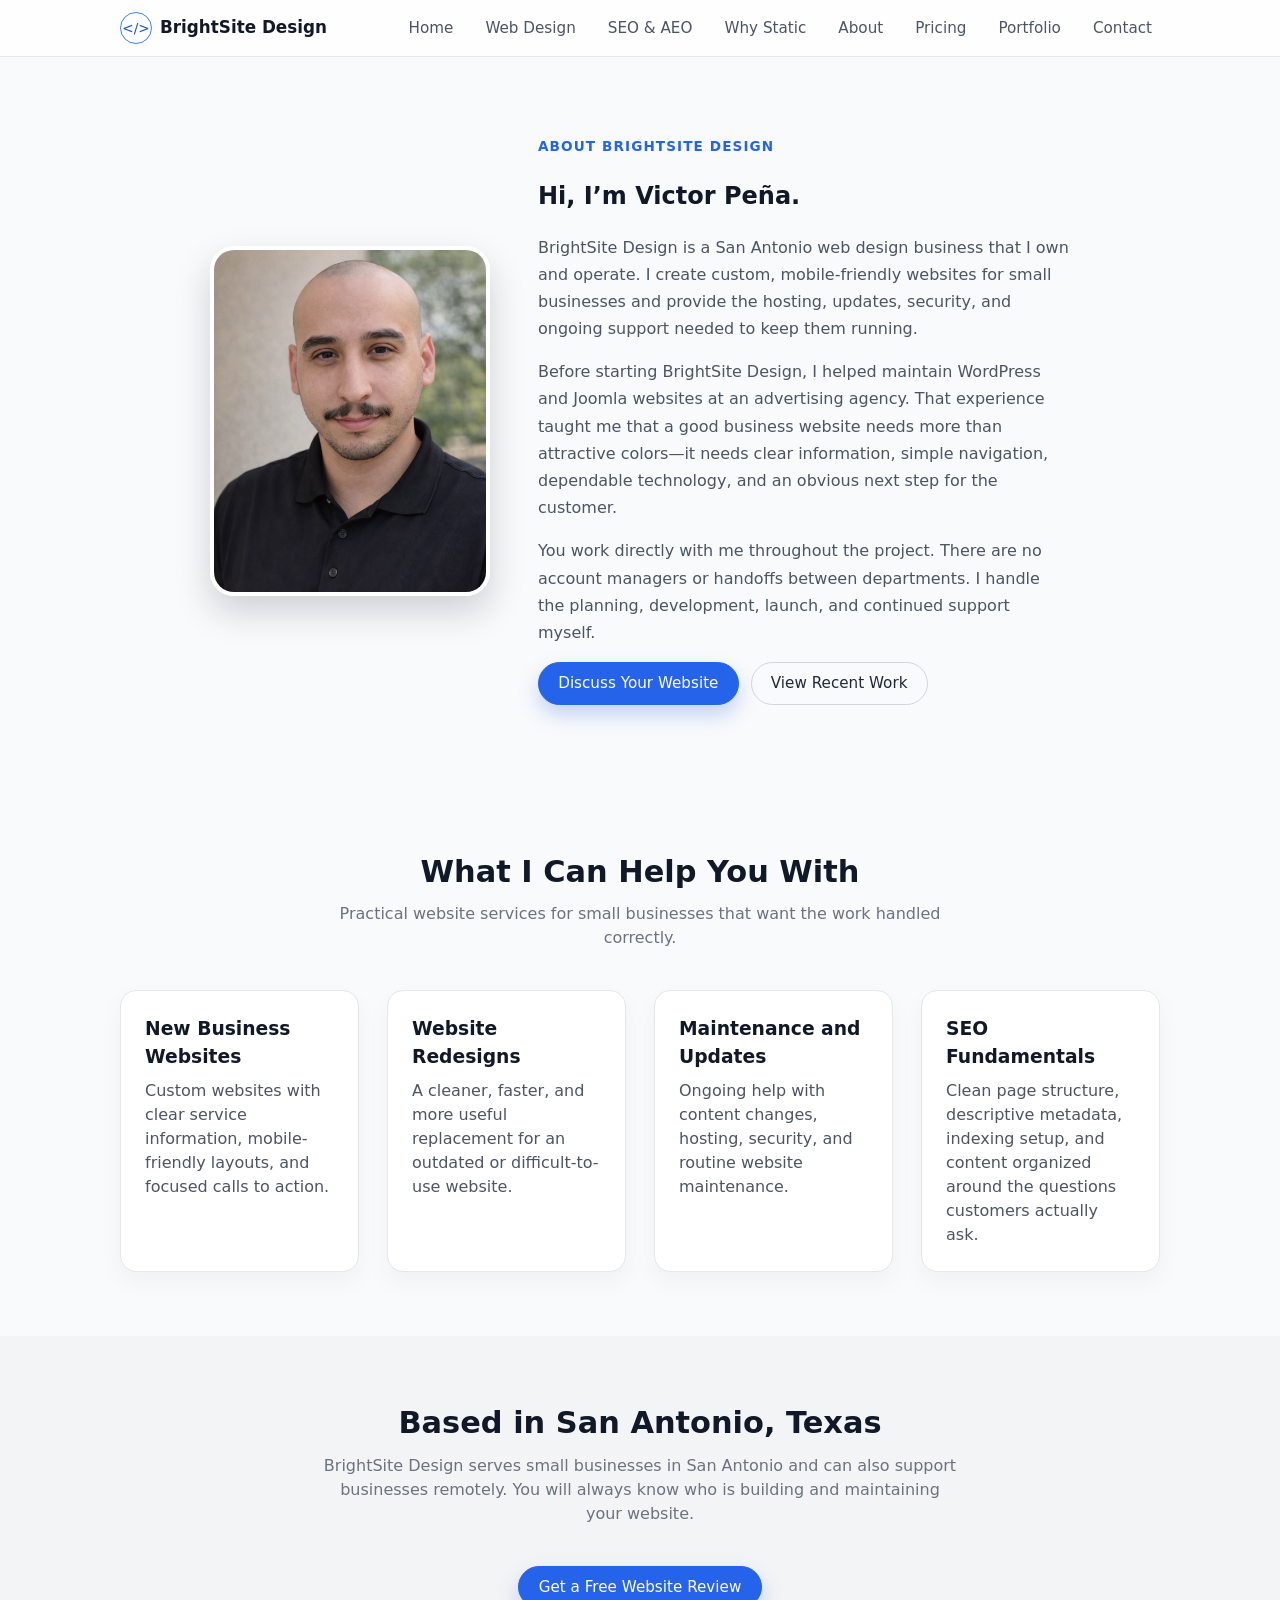
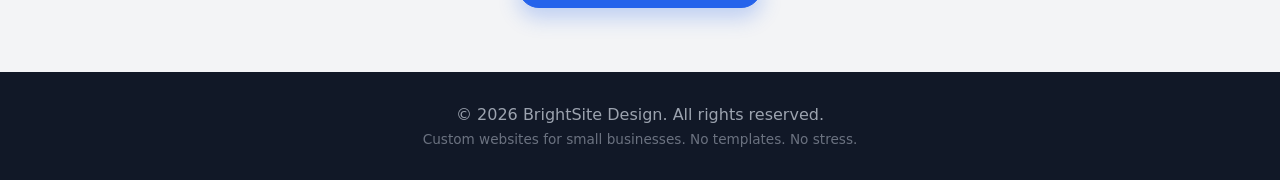
==== about.html @ 23065f97 "updated navbar" ====
<!doctype html>
<html lang="en">
<head>
  <meta charset="utf-8">
  <meta name="viewport" content="width=device-width, initial-scale=1">

  <title>About Victor Peña | BrightSite Design</title>

  <meta
    name="description"
    content="Meet Victor Peña, the San Antonio web developer behind BrightSite Design. Learn about his approach to custom websites, direct support, and ongoing maintenance."
  >

  <link rel="canonical" href="https://brightsite.design/about">
  <link rel="icon" href="/webBiz.svg" type="image/svg+xml">

  <meta property="og:type" content="website">
  <meta property="og:site_name" content="BrightSite Design">
  <meta property="og:title" content="About Victor Peña | BrightSite Design">
  <meta
    property="og:description"
    content="Meet the San Antonio web developer behind BrightSite Design and learn how Victor builds and supports custom websites for small businesses."
  >
  <meta property="og:url" content="https://brightsite.design/about">
  <meta
    property="og:image"
    content="https://brightsite.design/images/brightsite-design-og.jpg"
  >
  <meta property="og:image:width" content="1200">
  <meta property="og:image:height" content="630">
  <meta
    property="og:image:alt"
    content="BrightSite Design — small business website design in San Antonio"
  >

  <meta name="twitter:card" content="summary_large_image">
  <meta name="twitter:title" content="About Victor Peña | BrightSite Design">
  <meta
    name="twitter:description"
    content="Meet Victor Peña, the San Antonio web developer behind BrightSite Design."
  >
  <meta
    name="twitter:image"
    content="https://brightsite.design/images/brightsite-design-og.jpg"
  >
  <meta
    name="twitter:image:alt"
    content="BrightSite Design — small business website design in San Antonio"
  >

  <script type="application/ld+json">
  {
    "@context": "https://schema.org",
    "@graph": [
      {
        "@type": "AboutPage",
        "@id": "https://brightsite.design/about#webpage",
        "url": "https://brightsite.design/about",
        "name": "About Victor Peña | BrightSite Design",
        "description": "Meet Victor Peña, the San Antonio web developer and owner behind BrightSite Design.",
        "isPartOf": {
          "@id": "https://brightsite.design/#website"
        },
        "about": {
          "@id": "https://brightsite.design/about#victor-pena"
        },
        "mainEntity": {
          "@id": "https://brightsite.design/about#victor-pena"
        },
        "inLanguage": "en-US"
      },
      {
        "@type": "Person",
        "@id": "https://brightsite.design/about#victor-pena",
        "name": "Victor Peña",
        "jobTitle": "Owner and Web Developer",
        "url": "https://brightsite.design/about",
        "image": "https://brightsite.design/images/victor-pena-headshot.png",
        "worksFor": {
          "@id": "https://brightsite.design/#organization"
        },
        "homeLocation": {
          "@type": "City",
          "name": "San Antonio"
        },
        "knowsAbout": [
          "Small business website design",
          "HTML",
          "CSS",
          "JavaScript",
          "WordPress",
          "Website maintenance",
          "Search engine optimization"
        ],
        "sameAs": [
          "https://github.com/victorpena210",
          "https://victorpena210.github.io/"
        ]
      }
    ]
  }
  </script>

  <link rel="stylesheet" href="css/styles.css">
</head>

<body>
  <header class="site-header">
    <div class="container header-inner">
      <a class="logo" href="/" aria-label="BrightSite Design homepage">
        <span class="logo-mark">&lt;/&gt;</span>
        <span class="logo-text">BrightSite Design</span>
      </a>

      <nav class="nav">
        <button class="nav-toggle" aria-label="Toggle navigation">
          ☰
        </button>
        <ul class="nav-links">
          <li><a href="#hero">Home</a></li>
          <li><a href="/web-design-san-antonio">Web Design</a></li>
          <li><a href="/seo-aeo-keyword-research">SEO &amp; AEO</a></li>
          <li><a href="/wordpress-vs-static-websites">Why Static</a></li>
          <li><a href="/about">About</a></li>
          <li><a href="#pricing">Pricing</a></li>
          <li><a href="#portfolio">Portfolio</a></li>
          <li><a href="#contact">Contact</a></li>
        </ul>
      </nav>
    </div>
    </div>
  </header>

  <main>
    <section class="section about-section">
      <div class="container about-inner">
        <div class="about-photo-wrapper">
          <img
            src="images/victor-pena-headshot.png"
            alt="Victor Peña, owner and web developer at BrightSite Design"
            class="about-photo"
            width="1024"
            height="1536"
          >
        </div>

        <div class="about-content">
          <p class="about-label">About BrightSite Design</p>
          <h1>Hi, I’m Victor Peña.</h1>

          <p>
            BrightSite Design is a San Antonio web design business that I own
            and operate. I create custom, mobile-friendly websites for small
            businesses and provide the hosting, updates, security, and ongoing
            support needed to keep them running.
          </p>

          <p>
            Before starting BrightSite Design, I helped maintain WordPress and
            Joomla websites at an advertising agency. That experience taught me
            that a good business website needs more than attractive colors—it
            needs clear information, simple navigation, dependable technology,
            and an obvious next step for the customer.
          </p>

          <p>
            You work directly with me throughout the project. There are no
            account managers or handoffs between departments. I handle the
            planning, development, launch, and continued support myself.
          </p>

          <div class="hero-actions">
            <a href="/#contact" class="btn btn-primary">
              Discuss Your Website
            </a>
            <a href="/#portfolio" class="btn btn-outline">
              View Recent Work
            </a>
          </div>
        </div>
      </div>
    </section>

    <section class="section">
      <div class="container">
        <h2 class="section-title">What I Can Help You With</h2>
        <p class="section-subtitle">
          Practical website services for small businesses that want the work handled correctly.
        </p>

        <div class="grid services-grid">
          <article class="card">
            <h3>New Business Websites</h3>
            <p>
              Custom websites with clear service information, mobile-friendly
              layouts, and focused calls to action.
            </p>
          </article>

          <article class="card">
            <h3>Website Redesigns</h3>
            <p>
              A cleaner, faster, and more useful replacement for an outdated or
              difficult-to-use website.
            </p>
          </article>

          <article class="card">
            <h3>Maintenance and Updates</h3>
            <p>
              Ongoing help with content changes, hosting, security, and routine
              website maintenance.
            </p>
          </article>

          <article class="card">
            <h3>SEO Fundamentals</h3>
            <p>
              Clean page structure, descriptive metadata, indexing setup, and
              content organized around the questions customers actually ask.
            </p>
          </article>
        </div>
      </div>
    </section>

    <section class="section section-muted">
      <div class="container">
        <h2 class="section-title">Based in San Antonio, Texas</h2>
        <p class="section-subtitle">
          BrightSite Design serves small businesses in San Antonio and can also
          support businesses remotely. You will always know who is building and
          maintaining your website.
        </p>

        <div style="text-align: center;">
          <a href="/#contact" class="btn btn-primary">
            Get a Free Website Review
          </a>
        </div>
      </div>
    </section>
  </main>

  <footer class="site-footer">
    <div class="container footer-inner">
      <p>© <span id="year">2026</span> BrightSite Design. All rights reserved.</p>
      <p class="small">
        Custom websites for small businesses. No templates. No stress.
      </p>
    </div>
  </footer>

  <script>
    const navToggle = document.querySelector(".nav-toggle");
    const navLinks = document.querySelector(".nav-links");

    if (navToggle && navLinks) {
      navToggle.addEventListener("click", () => {
        const isOpen = navLinks.classList.toggle("show");
        navToggle.setAttribute("aria-expanded", String(isOpen));
      });

      navLinks.addEventListener("click", (event) => {
        if (event.target.tagName.toLowerCase() === "a") {
          navLinks.classList.remove("show");
          navToggle.setAttribute("aria-expanded", "false");
        }
      });
    }

    const year = document.getElementById("year");
    if (year) {
      year.textContent = new Date().getFullYear();
    }
  </script>
</body>
</html>
---- css/styles.css ----
/* Reset-ish */
*,
*::before,
*::after {
  box-sizing: border-box;
}

body {
  margin: 0;
  font-family: system-ui, -apple-system, BlinkMacSystemFont, "Segoe UI",
    sans-serif;
  color: #111827;
  background-color: #f9fafb;
  line-height: 1.5;
}

img {
  max-width: 100%;
  height: auto;
  display: block;
}

a {
  color: inherit;
  text-decoration: none;
}

/* Layout helpers */

.container {
  width: 100%;
  max-width: 1080px;
  margin: 0 auto;
  padding: 0 1.25rem;
}

.section {
  padding: 4rem 0;
}

.section-muted {
  background-color: #f3f4f6;
}

.section-title {
  font-size: 1.9rem;
  text-align: center;
  margin: 0 0 0.5rem;
}

.section-subtitle {
  text-align: center;
  color: #6b7280;
  margin: 0 0 2.5rem;
  max-width: 640px;
  margin-left: auto;
  margin-right: auto;
}

.grid {
  display: grid;
  gap: 1.75rem;
}

/* Header / Nav */

.site-header {
  position: sticky;
  top: 0;
  z-index: 20;
  background-color: #ffffffcc;
  backdrop-filter: blur(8px);
  border-bottom: 1px solid #e5e7eb;
}

.header-inner {
  display: flex;
  align-items: center;
  justify-content: space-between;
  padding: 0.75rem 1.25rem;
}

.logo {
  display: flex;
  align-items: center;
  gap: 0.5rem;
}

.logo-mark {
  display: inline-flex;
  align-items: center;
  justify-content: center;
  width: 32px;
  height: 32px;
  border-radius: 999px;
  border: 1px solid #3b82f6;
  font-size: 0.85rem;
  color: #1d4ed8;
}

.logo-text {
  font-weight: 600;
  font-size: 1.05rem;
}

.nav {
  position: relative;
}

.nav-links {
  list-style: none;
  display: flex;
  align-items: center;
  gap: 1rem;
  margin: 0;
  padding: 0;
}

.nav-links a {
  font-size: 0.95rem;
  color: #4b5563;
  padding: 0.25rem 0.5rem;
  border-radius: 999px;
  transition: background-color 0.15s ease, color 0.15s ease;
}

.nav-links a:hover {
  background-color: #e5e7eb;
  color: #111827;
}

.nav-toggle {
  display: none;
  background: none;
  border: none;
  font-size: 1.4rem;
  cursor: pointer;
}

/* Hero */

.hero {
  padding: 4.5rem 0 4rem;
}

.hero-inner {
  display: grid;
  gap: 2.5rem;
  align-items: center;
}

.hero-text h1 {
  font-size: clamp(2.1rem, 4vw, 2.6rem);
  margin: 0 0 0.75rem;
}

.hero-text p {
  margin: 0 0 1.5rem;
  color: #4b5563;
  max-width: 540px;
}

.hero-actions {
  display: flex;
  flex-wrap: wrap;
  gap: 0.75rem;
  margin-bottom: 1rem;
}

.hero-badges {
  display: flex;
  flex-wrap: wrap;
  gap: 0.5rem;
  font-size: 0.85rem;
  color: #4b5563;
}

.hero-badges span {
  background-color: #e5f0ff;
  color: #1d4ed8;
  padding: 0.25rem 0.6rem;
  border-radius: 999px;
}

/* Hero Card */

.hero-card {
  background-color: #ffffff;
  border-radius: 1.25rem;
  border: 1px solid #e5e7eb;
  padding: 1.5rem 1.75rem;
  box-shadow: 0 16px 30px rgba(15, 23, 42, 0.08);
  max-width: 340px;
  margin-left: auto;
}

.hero-card-header h2 {
  margin: 0 0 0.25rem;
  font-size: 1.25rem;
}

.hero-card-header p {
  margin: 0;
  color: #6b7280;
  font-size: 0.9rem;
}

.hero-card-price {
  display: flex;
  align-items: baseline;
  gap: 0.4rem;
  margin: 1rem 0;
}

.price {
  font-size: 1.9rem;
  font-weight: 700;
  color: #1d4ed8;
}

.price-term {
  color: #6b7280;
  font-size: 0.95rem;
}

.hero-card-list {
  list-style: none;
  padding: 0;
  margin: 0 0 1.25rem;
  font-size: 0.9rem;
  color: #4b5563;
}

.hero-card-list li {
  position: relative;
  padding-left: 1.2rem;
  margin-bottom: 0.4rem;
}

.hero-card-list li::before {
  content: "•";
  position: absolute;
  left: 0;
  top: 0;
  color: #10b981;
}

/* Cards */

.card {
  background-color: #ffffff;
  border-radius: 1rem;
  padding: 1.5rem;
  border: 1px solid #e5e7eb;
  box-shadow: 0 10px 25px rgba(15, 23, 42, 0.04);
}

.card h3 {
  margin-top: 0;
  margin-bottom: 0.5rem;
}

.card p {
  margin: 0;
  color: #4b5563;
}

.card-highlight {
  border-color: #1d4ed8;
}

/* Services */

.services-grid {
  grid-template-columns: repeat(auto-fit, minmax(220px, 1fr));
}

/* Pricing */

.pricing-grid {
  grid-template-columns: repeat(auto-fit, minmax(260px, 1fr));
}

.pricing-tagline {
  font-size: 0.9rem;
  color: #6b7280;
  margin-bottom: 0.75rem;
}

.pricing-amount {
  margin-bottom: 0.75rem;
}

.pricing-list {
  list-style: none;
  padding: 0;
  margin: 0 0 1.25rem;
  font-size: 0.9rem;
  color: #4b5563;
}

.pricing-list li {
  margin-bottom: 0.35rem;
}

/* Portfolio */

.portfolio-grid {
  grid-template-columns: repeat(auto-fit, minmax(220px, 1fr));
}

.portfolio-item h3 {
  margin: 0.75rem 0 0.35rem;
}

.portfolio-item p {
  margin: 0;
  color: #4b5563;
}

.portfolio-thumb {
  border-radius: 0.75rem;
  border: 1px dashed #d1d5db;
  padding: 2.5rem 1rem;
  text-align: center;
  font-size: 0.95rem;
  color: #6b7280;
}

/* Contact */

.contact-grid {
  grid-template-columns: minmax(0, 1.1fr) minmax(0, 1.3fr);
  align-items: flex-start;
}

.contact-form {
  padding: 1.5rem 1.5rem 1.75rem;
}

.form-group {
  margin-bottom: 0.9rem;
}

label {
  display: block;
  font-size: 0.9rem;
  margin-bottom: 0.2rem;
  color: #111827;
}

input,
textarea {
  width: 100%;
  border-radius: 0.5rem;
  border: 1px solid #d1d5db;
  padding: 0.5rem 0.6rem;
  font: inherit;
  outline: none;
  transition: border-color 0.15s ease, box-shadow 0.15s ease;
}

input:focus,
textarea:focus {
  border-color: #2563eb;
  box-shadow: 0 0 0 1px #bfdbfe;
}

textarea {
  resize: vertical;
}

.form-status {
  margin-top: 0.6rem;
  font-size: 0.85rem;
  color: #10b981;
}

.form-status.error {
  color: #dc2626;
}

.small {
  font-size: 0.85rem;
  color: #6b7280;
}

/* Buttons */

.btn {
  display: inline-flex;
  align-items: center;
  justify-content: center;
  padding: 0.55rem 1.2rem;
  border-radius: 999px;
  border: 1px solid transparent;
  font-size: 0.95rem;
  font-weight: 500;
  cursor: pointer;
  transition: background-color 0.15s ease, color 0.15s ease,
    border-color 0.15s ease, box-shadow 0.15s ease;
}

.btn-primary {
  background-color: #2563eb;
  color: #ffffff;
  border-color: #2563eb;
  box-shadow: 0 10px 20px rgba(37, 99, 235, 0.25);
}

.btn-primary:hover {
  background-color: #1d4ed8;
  border-color: #1d4ed8;
}

.btn-outline {
  background-color: transparent;
  color: #1f2937;
  border-color: #d1d5db;
}

.btn-outline:hover {
  background-color: #e5e7eb;
}

.btn-full {
  width: 100%;
}

/* Footer */

.site-footer {
  padding: 1.75rem 0;
  background-color: #111827;
  color: #9ca3af;
}

.footer-inner {
  text-align: center;
}

.footer-inner p {
  margin: 0.15rem 0;
}

/* Responsive */

@media (min-width: 768px) {
  .hero-inner {
    grid-template-columns: minmax(0, 1.4fr) minmax(0, 1fr);
  }
}

@media (max-width: 768px) {
  .nav-toggle {
    display: inline-block;
  }

  .nav-links {
    position: absolute;
    top: 110%;
    right: 0;
    flex-direction: column;
    align-items: flex-start;
    background-color: #ffffff;
    border-radius: 0.75rem;
    border: 1px solid #e5e7eb;
    padding: 0.75rem;
    min-width: 180px;
    box-shadow: 0 12px 25px rgba(15, 23, 42, 0.12);
    display: none;
  }

  .nav-links.show {
    display: flex;
  }

  .header-inner {
    padding-inline: 1rem;
  }

  .hero {
    padding-top: 3.5rem;
  }

  .contact-grid {
    grid-template-columns: 1fr;
  }

  .hero-card {
    margin: 0 auto;
  }
}

  /* About section */
.about-inner {
  display: grid;
  grid-template-columns: 280px 1fr;
  align-items: center;
  gap: 3rem;
  max-width: 900px;
}

.about-photo-wrapper {
  width: 100%;
  max-width: 280px;
  margin: 0 auto;
}

.about-photo {
  display: block;
  width: 100%;
  height: 350px;
  object-fit: cover;
  object-position: center 30%;
  border: 4px solid #ffffff;
  border-radius: 24px;
  box-shadow: 0 16px 35px rgba(17, 24, 39, 0.18);
}

.about-content p {
  color: #4b5563;
  line-height: 1.7;
}

.about-label {
  color: #2563eb !important;
  font-size: 0.85rem;
  font-weight: 700;
  letter-spacing: 0.08em;
  text-transform: uppercase;
}

@media (max-width: 768px) {
  .about-inner {
    grid-template-columns: 1fr;
    gap: 2rem;
    text-align: center;
  }

  .about-photo-wrapper {
    max-width: 220px;
  }

  .about-photo {
    height: 275px;
  }
}
  
}
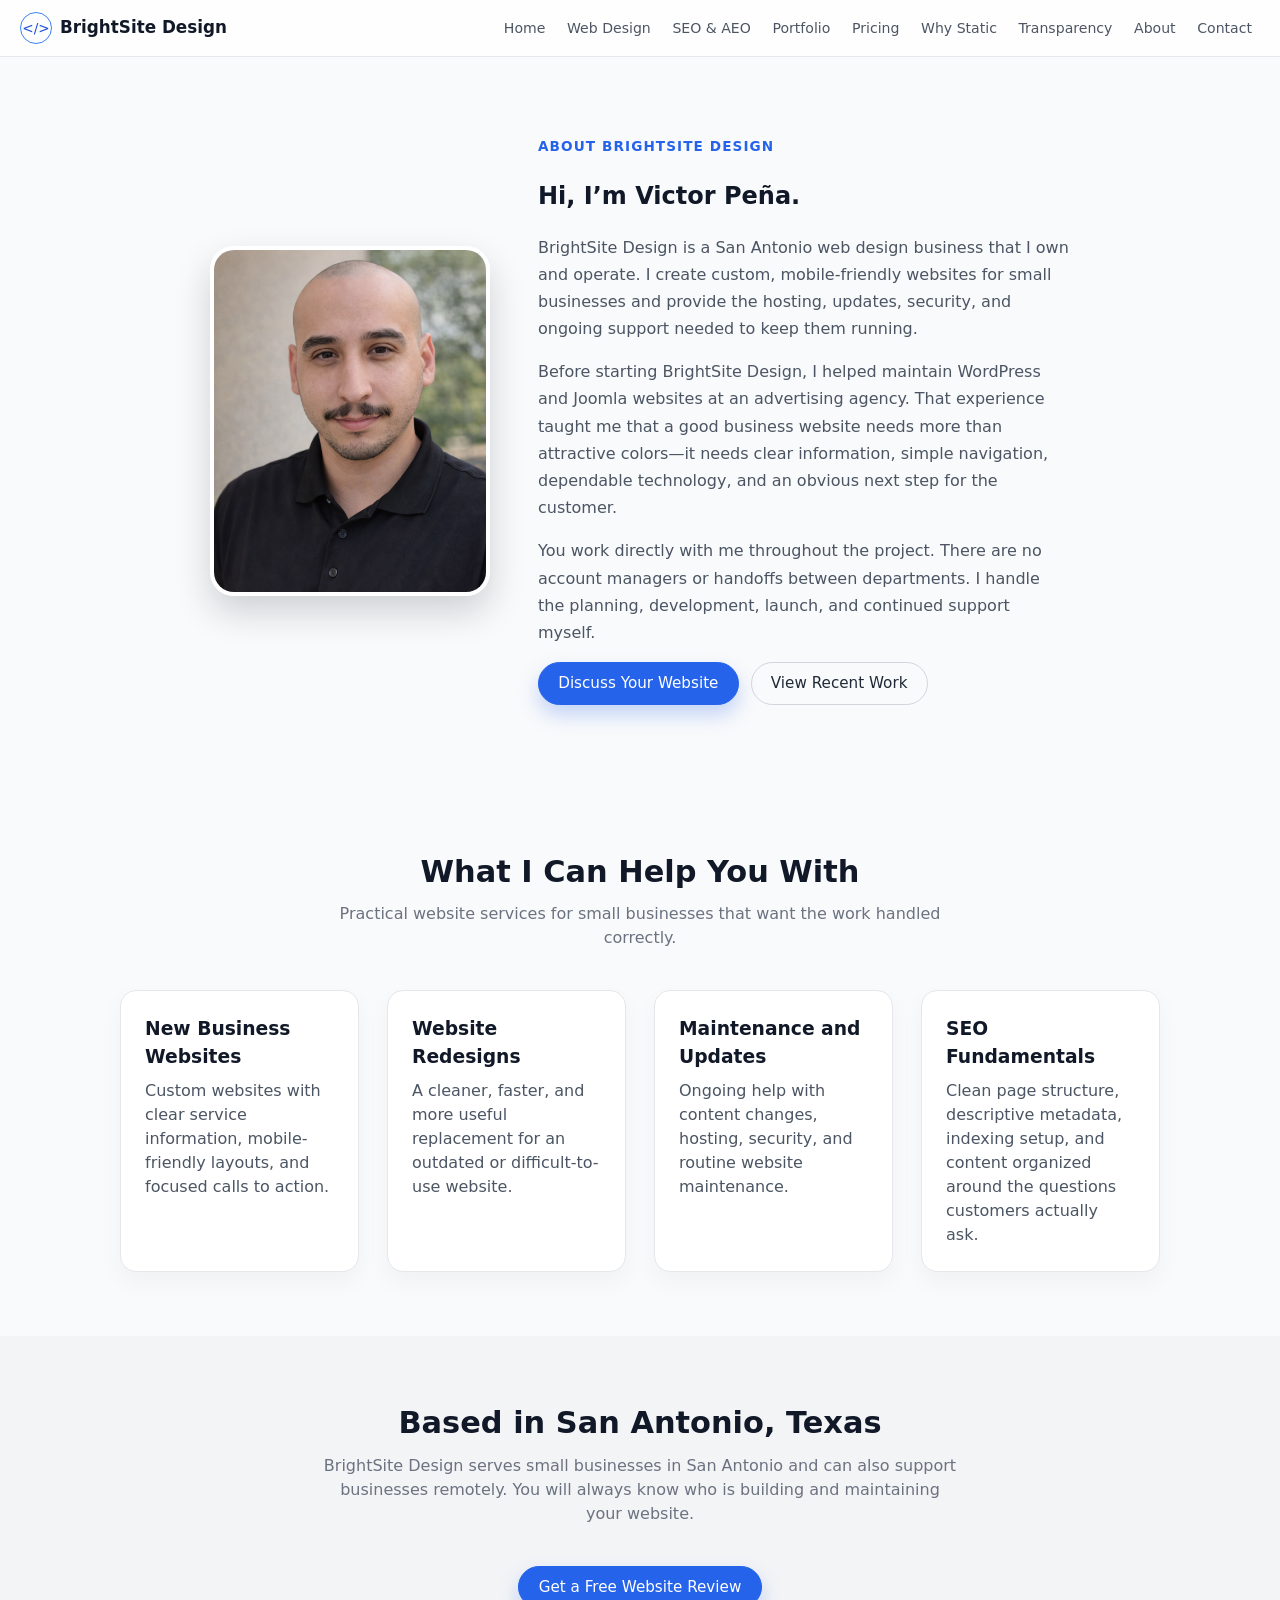
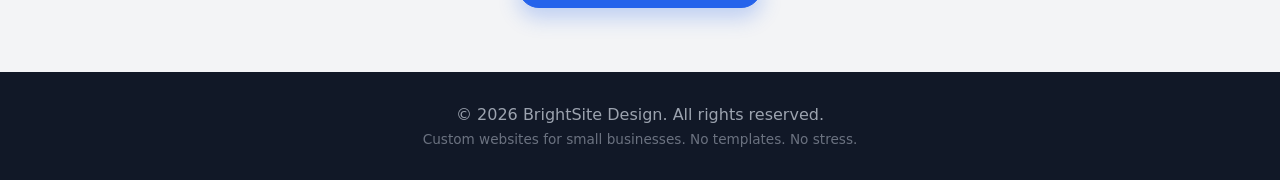
==== commit 24ae9ff8: "updated navigation" ====
--- a/about.html
+++ b/about.html
@@ -105,31 +105,38 @@
 </head>
 
 <body>
-  <header class="site-header">
-    <div class="container header-inner">
-      <a class="logo" href="/" aria-label="BrightSite Design homepage">
-        <span class="logo-mark">&lt;/&gt;</span>
-        <span class="logo-text">BrightSite Design</span>
-      </a>
-
-      <nav class="nav">
-        <button class="nav-toggle" aria-label="Toggle navigation">
-          ☰
-        </button>
-        <ul class="nav-links">
-          <li><a href="#hero">Home</a></li>
-          <li><a href="/web-design-san-antonio">Web Design</a></li>
-          <li><a href="/seo-aeo-keyword-research">SEO &amp; AEO</a></li>
-          <li><a href="/wordpress-vs-static-websites">Why Static</a></li>
-          <li><a href="/about">About</a></li>
-          <li><a href="#pricing">Pricing</a></li>
-          <li><a href="#portfolio">Portfolio</a></li>
-          <li><a href="#contact">Contact</a></li>
-        </ul>
-      </nav>
-    </div>
-    </div>
-  </header>
+<header class="site-header">
+  <div class="container header-inner">
+    <a class="logo" href="/" aria-label="BrightSite Design homepage">
+      <span class="logo-mark">&lt;/&gt;</span>
+      <span class="logo-text">BrightSite Design</span>
+    </a>
+
+    <nav class="nav" aria-label="Main navigation">
+      <button
+        class="nav-toggle"
+        type="button"
+        aria-label="Toggle navigation"
+        aria-expanded="false"
+        aria-controls="primary-navigation"
+      >
+        ☰
+      </button>
+
+      <ul class="nav-links" id="primary-navigation">
+        <li><a href="/">Home</a></li>
+        <li><a href="/web-design-san-antonio">Web Design</a></li>
+        <li><a href="/seo-aeo-keyword-research">SEO &amp; AEO</a></li>
+        <li><a href="/#portfolio">Portfolio</a></li>
+        <li><a href="/#pricing">Pricing</a></li>
+        <li><a href="/wordpress-vs-static-websites">Why Static</a></li>
+        <li><a href="/website-technology-transparency">Transparency</a></li>
+        <li><a href="/about">About</a></li>
+        <li><a href="/#contact">Contact</a></li>
+      </ul>
+    </nav>
+  </div>
+</header>
 
   <main>
     <section class="section about-section">
--- a/css/styles.css
+++ b/css/styles.css
@@ -546,5 +546,64 @@
     height: 275px;
   }
 }
+
+/* Consistent responsive navigation */
+
+.header-inner {
+  max-width: 1280px;
+}
+
+.logo {
+  flex-shrink: 0;
+}
+
+.nav-links {
+  gap: 0.35rem;
+}
+
+.nav-links a {
+  font-size: 0.88rem;
+  white-space: nowrap;
+}
+
+@media (max-width: 1050px) {
+  .nav-toggle {
+    display: inline-flex;
+    align-items: center;
+    justify-content: center;
+  }
+
+  .nav-links {
+    position: absolute;
+    top: calc(100% + 0.75rem);
+    right: 0;
+    display: none;
+    flex-direction: column;
+    align-items: stretch;
+    gap: 0.15rem;
+    width: min(260px, calc(100vw - 2rem));
+    max-height: calc(100vh - 90px);
+    overflow-y: auto;
+    padding: 0.75rem;
+    background-color: #ffffff;
+    border: 1px solid #e5e7eb;
+    border-radius: 0.75rem;
+    box-shadow: 0 12px 25px rgba(15, 23, 42, 0.12);
+  }
+
+  .nav-links.show {
+    display: flex;
+  }
+
+  .nav-links li,
+  .nav-links a {
+    width: 100%;
+  }
+
+  .nav-links a {
+    display: block;
+    padding: 0.6rem 0.75rem;
+  }
+}
   
-}
+
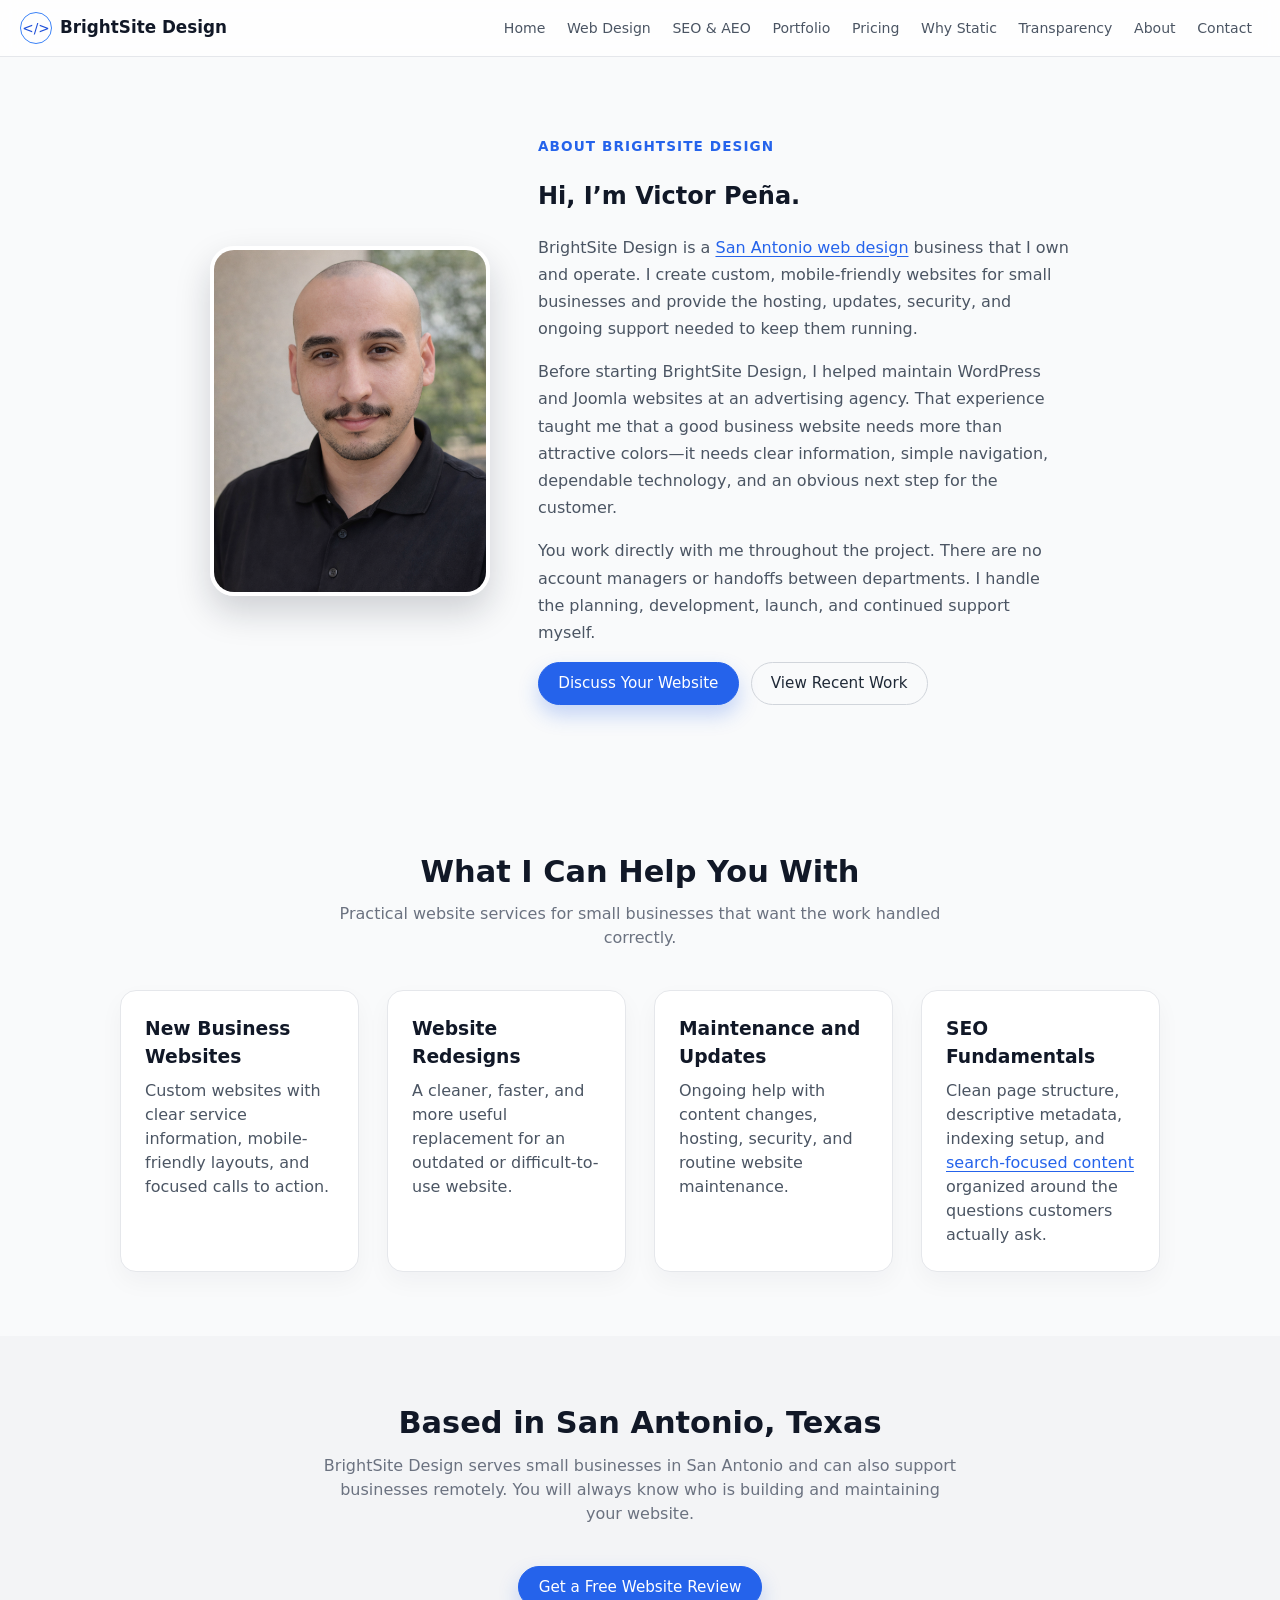
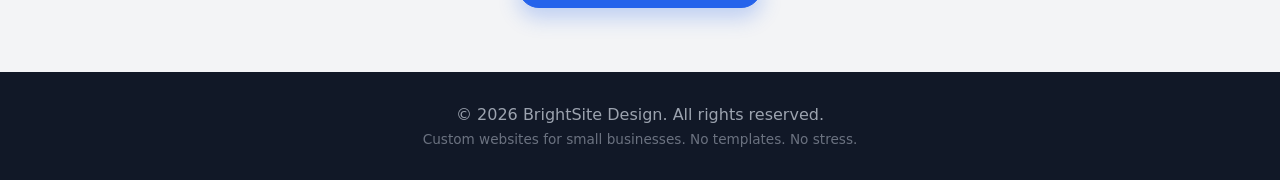
==== commit cea3ecbd: "test" ====
--- a/about.html
+++ b/about.html
@@ -123,17 +123,17 @@
         ☰
       </button>
 
-      <ul class="nav-links" id="primary-navigation">
-        <li><a href="/">Home</a></li>
-        <li><a href="/web-design-san-antonio">Web Design</a></li>
-        <li><a href="/seo-aeo-keyword-research">SEO &amp; AEO</a></li>
-        <li><a href="/#portfolio">Portfolio</a></li>
-        <li><a href="/#pricing">Pricing</a></li>
-        <li><a href="/wordpress-vs-static-websites">Why Static</a></li>
-        <li><a href="/website-technology-transparency">Transparency</a></li>
-        <li><a href="/about">About</a></li>
-        <li><a href="/#contact">Contact</a></li>
-      </ul>
+    <ul class="nav-links" id="primary-navigation">
+      <li><a href="/">Home</a></li>
+      <li><a href="/web-design-san-antonio">Web Design</a></li>
+      <li><a href="/seo-aeo-keyword-research">SEO &amp; AEO</a></li>
+      <li><a href="/#portfolio">Portfolio</a></li>
+      <li><a href="/#pricing">Pricing</a></li>
+      <li><a href="/wordpress-vs-static-websites">Why Static</a></li>
+      <li><a href="/website-technology-transparency">Transparency</a></li>
+      <li><a href="/about">About</a></li>
+      <li><a href="/#contact">Contact</a></li>
+    </ul>
     </nav>
   </div>
 </header>
@@ -156,10 +156,11 @@
           <h1>Hi, I’m Victor Peña.</h1>
 
           <p>
-            BrightSite Design is a San Antonio web design business that I own
-            and operate. I create custom, mobile-friendly websites for small
-            businesses and provide the hosting, updates, security, and ongoing
-            support needed to keep them running.
+            BrightSite Design is a
+            <a href="/web-design-san-antonio">San Antonio web design</a>
+            business that I own and operate. I create custom, mobile-friendly
+            websites for small businesses and provide the hosting, updates,
+            security, and ongoing support needed to keep them running.
           </p>
 
           <p>
@@ -224,7 +225,8 @@
             <h3>SEO Fundamentals</h3>
             <p>
               Clean page structure, descriptive metadata, indexing setup, and
-              content organized around the questions customers actually ask.
+              <a href="/seo-aeo-keyword-research">search-focused content</a>
+              organized around the questions customers actually ask.
             </p>
           </article>
         </div>
--- a/css/styles.css
+++ b/css/styles.css
@@ -23,6 +23,22 @@
 a {
   color: inherit;
   text-decoration: none;
+}
+
+main p a:not(.btn) {
+  color: #2563eb;
+  text-decoration: underline;
+  text-underline-offset: 3px;
+}
+
+main p a:not(.btn):hover,
+main p a:not(.btn):focus-visible {
+  color: #1d4ed8;
+}
+
+.card h3 a:hover,
+.card h3 a:focus-visible {
+  color: #2563eb;
 }
 
 /* Layout helpers */
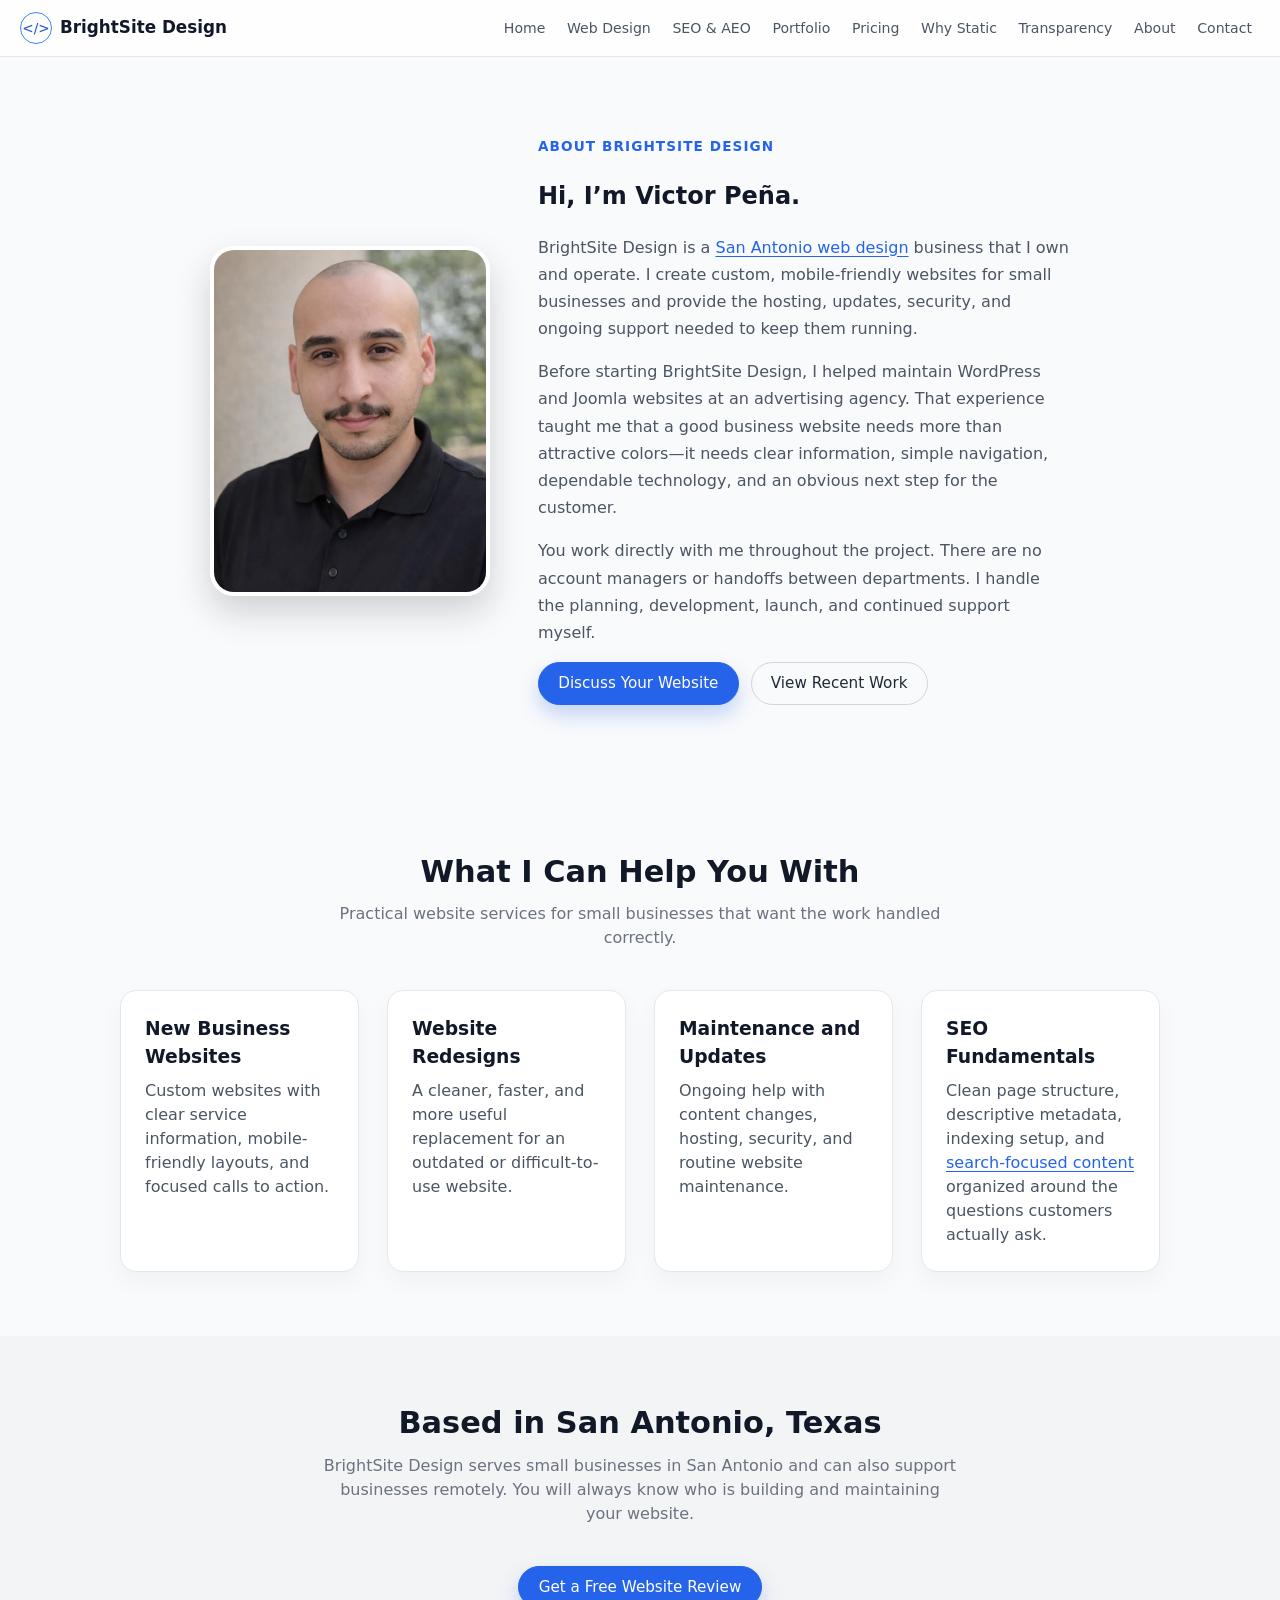
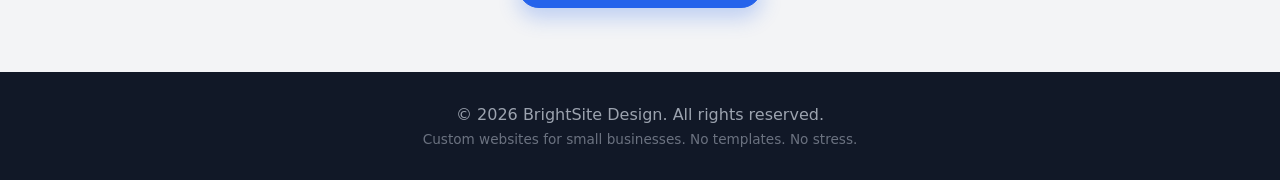
==== commit 9a17e0e5: "updated mobile nav" ====
--- a/about.html
+++ b/about.html
@@ -75,8 +75,7 @@
         "name": "Victor Peña",
         "jobTitle": "Owner and Web Developer",
         "url": "https://brightsite.design/about",
-        "image": "https://brightsite.design/images/victor-pena-headshot.png",
-        "worksFor": {
+        "image": "https://brightsite.design/images/victor-pena-headshot.webp",        "worksFor": {
           "@id": "https://brightsite.design/#organization"
         },
         "homeLocation": {
@@ -142,13 +141,15 @@
     <section class="section about-section">
       <div class="container about-inner">
         <div class="about-photo-wrapper">
-          <img
-            src="images/victor-pena-headshot.png"
-            alt="Victor Peña, owner and web developer at BrightSite Design"
-            class="about-photo"
-            width="1024"
-            height="1536"
-          >
+        <img
+          src="images/victor-pena-headshot.webp"
+          alt="Victor Peña, owner and web developer at BrightSite Design"
+          class="about-photo"
+          width="800"
+          height="1200"
+          fetchpriority="high"
+          decoding="async"
+        >
         </div>
 
         <div class="about-content">
@@ -260,28 +261,10 @@
     </div>
   </footer>
 
-  <script>
-    const navToggle = document.querySelector(".nav-toggle");
-    const navLinks = document.querySelector(".nav-links");
-
-    if (navToggle && navLinks) {
-      navToggle.addEventListener("click", () => {
-        const isOpen = navLinks.classList.toggle("show");
-        navToggle.setAttribute("aria-expanded", String(isOpen));
-      });
-
-      navLinks.addEventListener("click", (event) => {
-        if (event.target.tagName.toLowerCase() === "a") {
-          navLinks.classList.remove("show");
-          navToggle.setAttribute("aria-expanded", "false");
-        }
-      });
-    }
-
-    const year = document.getElementById("year");
-    if (year) {
-      year.textContent = new Date().getFullYear();
-    }
-  </script>
+  </footer>
+
+  <script src="/js/script.js"></script>
+</body>
+</html>
 </body>
 </html>
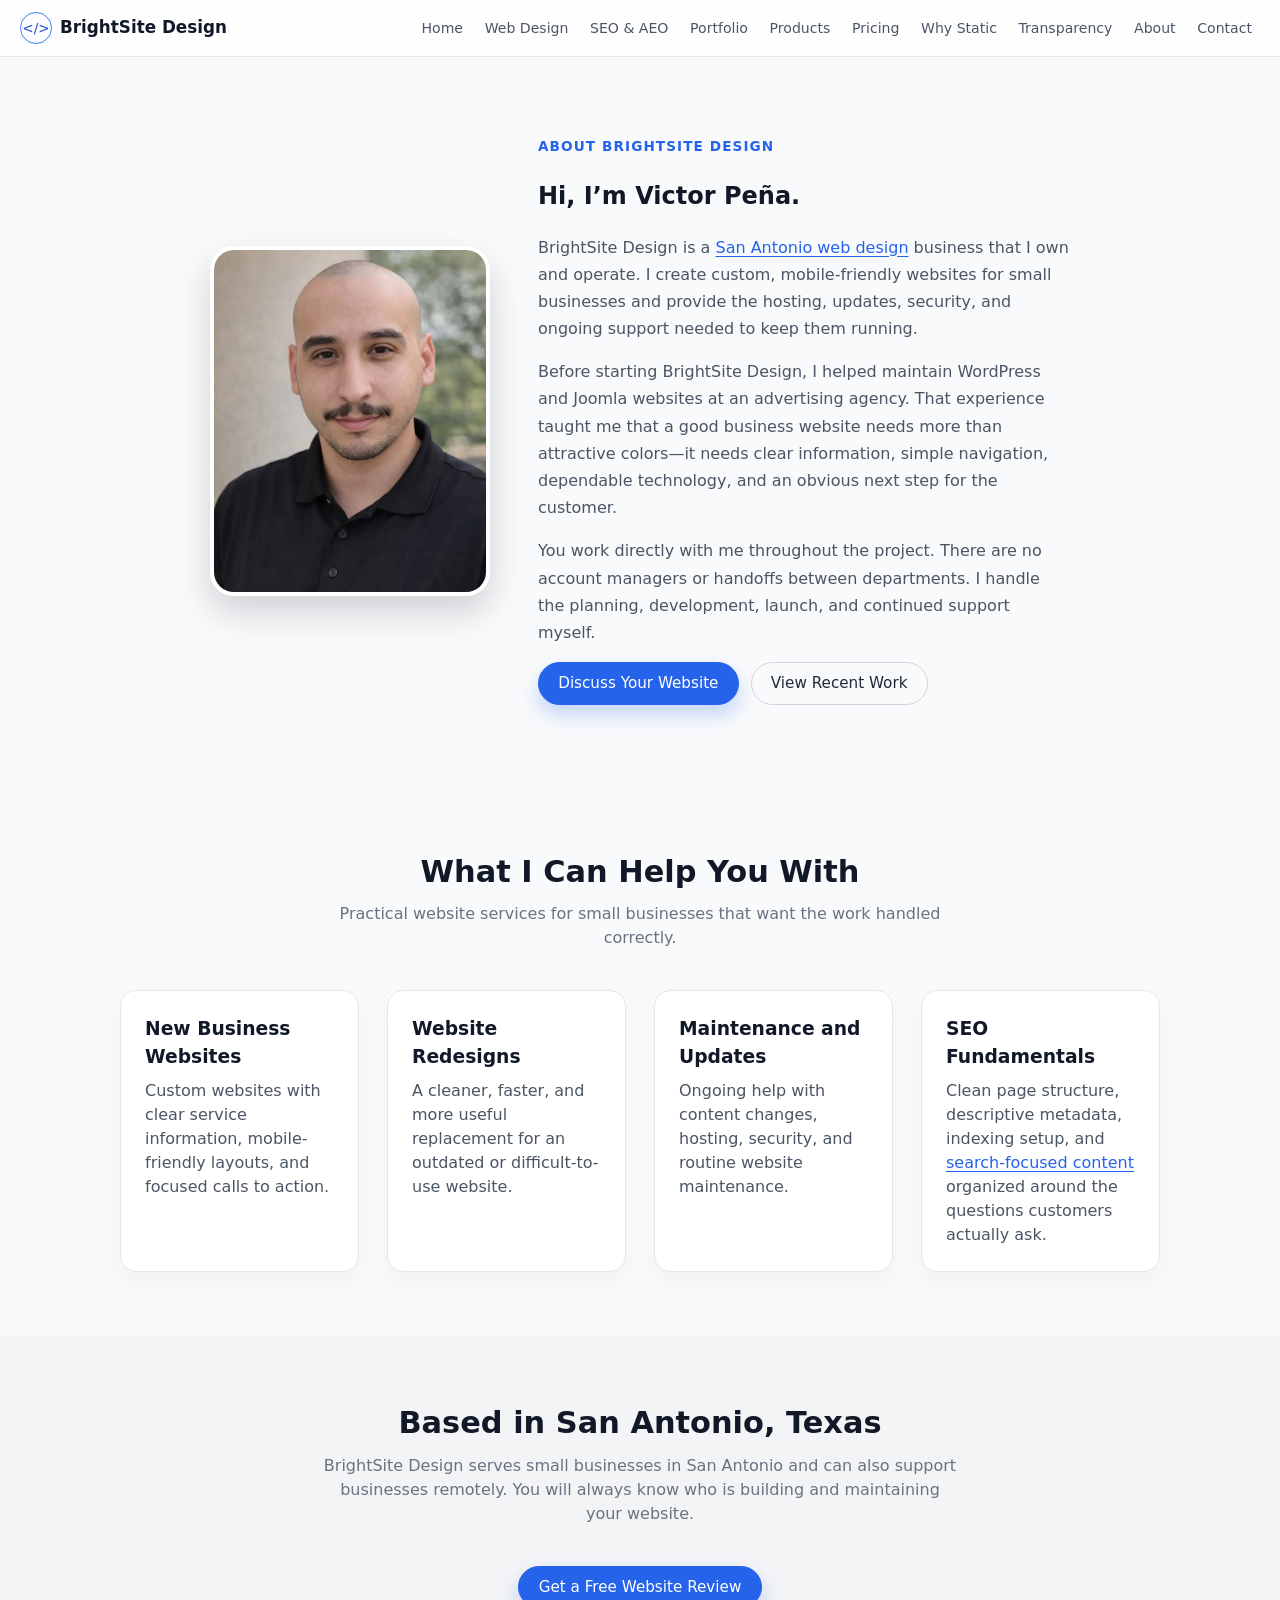
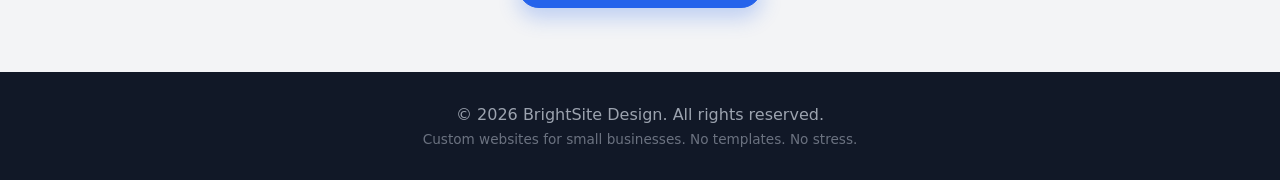
==== commit c045afdb: "Add Products navigation and ShuttleFlow pages" ====
--- a/about.html
+++ b/about.html
@@ -127,7 +127,8 @@
       <li><a href="/web-design-san-antonio">Web Design</a></li>
       <li><a href="/seo-aeo-keyword-research">SEO &amp; AEO</a></li>
       <li><a href="/#portfolio">Portfolio</a></li>
-      <li><a href="/#pricing">Pricing</a></li>
+        <li><a href="/products">Products</a></li>
+      <li><a href="/pricing">Pricing</a></li>
       <li><a href="/wordpress-vs-static-websites">Why Static</a></li>
       <li><a href="/website-technology-transparency">Transparency</a></li>
       <li><a href="/about">About</a></li>
@@ -261,10 +262,6 @@
     </div>
   </footer>
 
-  </footer>
-
   <script src="/js/script.js"></script>
 </body>
-</html>
-</body>
 </html>
--- a/css/styles.css
+++ b/css/styles.css
@@ -341,6 +341,114 @@
   text-align: center;
   font-size: 0.95rem;
   color: #6b7280;
+}
+
+/* Projects coming soon */
+
+.section-kicker {
+  margin: 0 0 0.45rem;
+  text-align: center;
+  color: #1d4ed8;
+  font-size: 0.78rem;
+  font-weight: 700;
+  letter-spacing: 0.12em;
+  text-transform: uppercase;
+}
+
+.featured-project {
+  display: grid;
+  grid-template-columns: minmax(0, 1.05fr) minmax(0, 0.95fr);
+  gap: 2rem;
+  align-items: center;
+  padding: 1.25rem;
+  background-color: #ffffff;
+  border: 1px solid #e5e7eb;
+  border-radius: 1.25rem;
+  box-shadow: 0 18px 40px rgba(15, 23, 42, 0.08);
+}
+
+.featured-project-media {
+  position: relative;
+  overflow: hidden;
+  border-radius: 1rem;
+  background-color: #f3f4f6;
+}
+
+.featured-project-media img {
+  width: 100%;
+  aspect-ratio: 1 / 1;
+  object-fit: cover;
+}
+
+.project-status {
+  position: absolute;
+  top: 1rem;
+  left: 1rem;
+  display: inline-flex;
+  align-items: center;
+  padding: 0.42rem 0.72rem;
+  border-radius: 999px;
+  background-color: rgba(17, 24, 39, 0.9);
+  color: #ffffff;
+  font-size: 0.76rem;
+  font-weight: 700;
+  letter-spacing: 0.05em;
+  text-transform: uppercase;
+  backdrop-filter: blur(6px);
+}
+
+.featured-project-content {
+  padding: 0.5rem 0.5rem 0.5rem 0;
+}
+
+.project-eyebrow {
+  margin: 0 0 0.45rem;
+  color: #1d4ed8 !important;
+  font-size: 0.8rem;
+  font-weight: 700;
+  letter-spacing: 0.08em;
+  text-transform: uppercase;
+}
+
+.featured-project-content h3 {
+  margin: 0 0 0.8rem;
+  font-size: clamp(1.55rem, 3vw, 2.15rem);
+}
+
+.featured-project-content > p {
+  color: #4b5563;
+}
+
+.project-feature-list {
+  display: grid;
+  gap: 0.55rem;
+  margin: 1.25rem 0;
+  padding: 0;
+  list-style: none;
+  color: #374151;
+}
+
+.project-feature-list li {
+  position: relative;
+  padding-left: 1.5rem;
+}
+
+.project-feature-list li::before {
+  content: "✓";
+  position: absolute;
+  left: 0;
+  color: #1d4ed8;
+  font-weight: 700;
+}
+
+.project-note {
+  margin: 1.25rem 0 0;
+  padding: 1rem;
+  border-left: 3px solid #2563eb;
+  border-radius: 0.5rem;
+  background-color: #eff6ff;
+  color: #1f2937 !important;
+  font-size: 0.92rem;
 }
 
 /* Contact */
@@ -506,7 +614,18 @@
   .hero-card {
     margin: 0 auto;
   }
-}
+
+  .featured-project {
+    grid-template-columns: 1fr;
+    gap: 1.25rem;
+    padding: 0.9rem;
+  }
+
+  .featured-project-content {
+    padding: 0.25rem 0.35rem 0.5rem;
+  }
+}
+
 
   /* About section */
 .about-inner {
@@ -621,5 +740,1228 @@
     padding: 0.6rem 0.75rem;
   }
 }
+
+/* Article authorship, dates, citations, and sources */
+
+.article-meta {
+  margin: 1rem 0 1.5rem;
+  padding-left: 1rem;
+  border-left: 3px solid #60a5fa;
+  color: #4b5563;
+  font-size: 0.95rem;
+}
+
+.article-meta p {
+  margin: 0.2rem 0;
+}
+
+.article-meta a,
+.source-list a {
+  color: #1d4ed8;
+  font-weight: 600;
+  text-decoration: underline;
+  text-underline-offset: 0.15em;
+}
+
+.citation-link {
+  margin-left: 0.15rem;
+  color: #1d4ed8;
+  font-weight: 700;
+  text-decoration: none;
+}
+
+.citation-link:hover,
+.citation-link:focus {
+  text-decoration: underline;
+}
+
+.article-sources {
+  max-width: 840px;
+  margin-top: 2rem;
+}
+
+.source-list {
+  margin: 1.5rem 0 0;
+  padding-left: 1.5rem;
+  color: #4b5563;
+}
+
+.source-list li {
+  margin-bottom: 0.75rem;
+  line-height: 1.65;
+}
   
 
+
+/* ShuttleFlow product page */
+
+.shuttleflow-page {
+  background: #f8fafc;
+}
+
+.sf-hero {
+  position: relative;
+  overflow: hidden;
+  padding: 6rem 0 5rem;
+  background:
+    radial-gradient(circle at 85% 10%, rgba(37, 99, 235, 0.16), transparent 30%),
+    radial-gradient(circle at 15% 85%, rgba(59, 130, 246, 0.09), transparent 28%),
+    linear-gradient(180deg, #ffffff 0%, #f8fafc 100%);
+  border-bottom: 1px solid #e5e7eb;
+}
+
+.sf-hero-grid {
+  display: grid;
+  grid-template-columns: minmax(0, 1fr) minmax(420px, 0.92fr);
+  gap: 4rem;
+  align-items: center;
+}
+
+.sf-product-badge {
+  display: inline-flex;
+  align-items: center;
+  gap: 0.55rem;
+  margin-bottom: 1.1rem;
+  padding: 0.42rem 0.8rem;
+  border: 1px solid #bfdbfe;
+  border-radius: 999px;
+  background: #eff6ff;
+  color: #1d4ed8;
+  font-size: 0.78rem;
+  font-weight: 800;
+  letter-spacing: 0.06em;
+  text-transform: uppercase;
+}
+
+.sf-dot {
+  width: 0.55rem;
+  height: 0.55rem;
+  border-radius: 999px;
+  background: #2563eb;
+  box-shadow: 0 0 0 4px rgba(37, 99, 235, 0.12);
+}
+
+.sf-hero-copy h1 {
+  margin: 0 0 1.1rem;
+  max-width: 720px;
+  font-size: clamp(2.75rem, 5vw, 4.7rem);
+  line-height: 0.98;
+  letter-spacing: -0.055em;
+  color: #0f172a;
+}
+
+.sf-hero-lead {
+  max-width: 690px;
+  margin: 0 0 1.65rem;
+  color: #475569;
+  font-size: 1.12rem;
+  line-height: 1.75;
+}
+
+.sf-proof-row {
+  display: flex;
+  flex-wrap: wrap;
+  gap: 0.55rem;
+  margin-top: 1.3rem;
+}
+
+.sf-proof-row span {
+  padding: 0.42rem 0.7rem;
+  border: 1px solid #e2e8f0;
+  border-radius: 999px;
+  background: rgba(255, 255, 255, 0.8);
+  color: #475569;
+  font-size: 0.82rem;
+  font-weight: 600;
+}
+
+.sf-dashboard {
+  position: relative;
+  padding: 1.25rem;
+  border: 1px solid #cbd5e1;
+  border-radius: 1.35rem;
+  background: #0f172a;
+  color: #e2e8f0;
+  box-shadow: 0 30px 80px rgba(15, 23, 42, 0.23);
+}
+
+.sf-dashboard::before {
+  content: "";
+  position: absolute;
+  inset: -1px;
+  z-index: -1;
+  border-radius: inherit;
+  background: linear-gradient(135deg, rgba(96, 165, 250, 0.8), rgba(30, 64, 175, 0.2), rgba(255, 255, 255, 0.1));
+}
+
+.sf-dashboard-topbar,
+.sf-dashboard-footer,
+.sf-window-row,
+.sf-summary-grid {
+  display: flex;
+  align-items: center;
+}
+
+.sf-dashboard-topbar {
+  justify-content: space-between;
+  gap: 1rem;
+  margin-bottom: 1.15rem;
+}
+
+.sf-dashboard-topbar strong {
+  display: block;
+  margin-top: 0.12rem;
+  color: #f8fafc;
+  font-size: 1rem;
+}
+
+.sf-mini-label {
+  color: #60a5fa;
+  font-size: 0.68rem;
+  font-weight: 800;
+  letter-spacing: 0.12em;
+}
+
+.sf-live-pill {
+  display: inline-flex;
+  align-items: center;
+  gap: 0.45rem;
+  padding: 0.42rem 0.65rem;
+  border: 1px solid rgba(74, 222, 128, 0.25);
+  border-radius: 999px;
+  background: rgba(34, 197, 94, 0.1);
+  color: #86efac;
+  font-size: 0.72rem;
+  font-weight: 700;
+}
+
+.sf-live-pill span {
+  width: 0.48rem;
+  height: 0.48rem;
+  border-radius: 999px;
+  background: #4ade80;
+  box-shadow: 0 0 0 4px rgba(74, 222, 128, 0.1);
+}
+
+.sf-summary-grid {
+  display: grid;
+  grid-template-columns: repeat(3, 1fr);
+  gap: 0.7rem;
+  margin-bottom: 0.8rem;
+}
+
+.sf-stat-card {
+  min-width: 0;
+  padding: 0.85rem;
+  border: 1px solid #334155;
+  border-radius: 0.8rem;
+  background: #172033;
+}
+
+.sf-stat-card span {
+  display: block;
+  margin-bottom: 0.25rem;
+  color: #94a3b8;
+  font-size: 0.68rem;
+}
+
+.sf-stat-card strong {
+  color: #f8fafc;
+  font-size: 0.95rem;
+}
+
+.sf-stat-alert {
+  border-color: rgba(251, 191, 36, 0.32);
+  background: rgba(245, 158, 11, 0.08);
+}
+
+.sf-stat-alert strong {
+  color: #fcd34d;
+}
+
+.sf-window-list {
+  overflow: hidden;
+  border: 1px solid #334155;
+  border-radius: 0.9rem;
+  background: #111827;
+}
+
+.sf-window-row {
+  justify-content: space-between;
+  gap: 1rem;
+  padding: 0.95rem;
+  border-bottom: 1px solid #263244;
+}
+
+.sf-window-row:last-child {
+  border-bottom: 0;
+}
+
+.sf-window-row strong,
+.sf-window-row span {
+  display: block;
+}
+
+.sf-window-row strong {
+  color: #f8fafc;
+  font-size: 0.9rem;
+}
+
+.sf-window-row div > span {
+  margin-top: 0.18rem;
+  color: #94a3b8;
+  font-size: 0.72rem;
+}
+
+.sf-assignment {
+  flex: 0 0 auto;
+  padding: 0.35rem 0.55rem;
+  border-radius: 999px;
+  background: #1d4ed8;
+  color: #dbeafe;
+  font-size: 0.7rem;
+  font-weight: 700;
+}
+
+.sf-assignment-muted {
+  background: #334155;
+  color: #cbd5e1;
+}
+
+.sf-dashboard-footer {
+  justify-content: space-between;
+  gap: 1rem;
+  padding-top: 0.9rem;
+  color: #64748b;
+  font-size: 0.68rem;
+}
+
+.sf-narrow {
+  max-width: 980px;
+}
+
+.sf-problem-section {
+  background: #ffffff;
+}
+
+.sf-problem-grid,
+.sf-feature-grid,
+.sf-audience-grid {
+  display: grid;
+  gap: 1rem;
+}
+
+.sf-problem-grid {
+  grid-template-columns: repeat(3, 1fr);
+}
+
+.sf-problem-card {
+  padding: 1.5rem;
+  border: 1px solid #e2e8f0;
+  border-radius: 1rem;
+  background: #f8fafc;
+}
+
+.sf-card-number {
+  color: #2563eb;
+  font-size: 0.78rem;
+  font-weight: 800;
+  letter-spacing: 0.08em;
+}
+
+.sf-problem-card h3 {
+  margin: 0.55rem 0 0.5rem;
+  font-size: 1.08rem;
+}
+
+.sf-problem-card p,
+.sf-feature-card p,
+.sf-flow-step p {
+  margin: 0;
+  color: #64748b;
+  line-height: 1.65;
+}
+
+.sf-flow {
+  display: grid;
+  grid-template-columns: 1fr auto 1fr auto 1fr auto 1fr;
+  gap: 0.75rem;
+  align-items: center;
+}
+
+.sf-flow-step {
+  min-height: 190px;
+  padding: 1.3rem;
+  border: 1px solid #e2e8f0;
+  border-radius: 1rem;
+  background: #ffffff;
+}
+
+.sf-flow-step > span {
+  display: inline-flex;
+  align-items: center;
+  justify-content: center;
+  width: 2rem;
+  height: 2rem;
+  border-radius: 999px;
+  background: #dbeafe;
+  color: #1d4ed8;
+  font-size: 0.8rem;
+  font-weight: 800;
+}
+
+.sf-flow-step h3 {
+  margin: 1rem 0 0.45rem;
+  font-size: 1rem;
+}
+
+.sf-flow-arrow {
+  color: #94a3b8;
+  font-size: 1.35rem;
+}
+
+.sf-feature-section {
+  background: #0f172a;
+  color: #f8fafc;
+}
+
+.sf-feature-section .section-title,
+.sf-feature-section .section-kicker {
+  color: #f8fafc;
+}
+
+.sf-feature-section .section-kicker {
+  color: #60a5fa;
+}
+
+.sf-feature-section .section-subtitle {
+  color: #94a3b8;
+}
+
+.sf-feature-grid {
+  grid-template-columns: repeat(4, 1fr);
+}
+
+.sf-feature-card {
+  padding: 1.35rem;
+  border: 1px solid #263244;
+  border-radius: 1rem;
+  background: #111827;
+}
+
+.sf-feature-card h3 {
+  margin: 0.8rem 0 0.45rem;
+  color: #f8fafc;
+  font-size: 1rem;
+}
+
+.sf-feature-card p {
+  color: #94a3b8;
+  font-size: 0.9rem;
+}
+
+.sf-feature-icon {
+  display: inline-flex;
+  align-items: center;
+  justify-content: center;
+  width: 2.2rem;
+  height: 2.2rem;
+  border: 1px solid #334155;
+  border-radius: 0.65rem;
+  background: #172033;
+  color: #60a5fa;
+  font-weight: 800;
+}
+
+.sf-rider-section {
+  overflow: hidden;
+  background: #ffffff;
+}
+
+.sf-split {
+  display: grid;
+  grid-template-columns: minmax(0, 1fr) minmax(340px, 0.8fr);
+  gap: 4.5rem;
+  align-items: center;
+  max-width: 980px;
+}
+
+.sf-split-reverse {
+  grid-template-columns: minmax(380px, 0.9fr) minmax(0, 1fr);
+}
+
+.sf-split h2,
+.sf-early-grid h2 {
+  margin: 0 0 1rem;
+  color: #0f172a;
+  font-size: clamp(2rem, 4vw, 3rem);
+  line-height: 1.08;
+  letter-spacing: -0.03em;
+}
+
+.sf-split p,
+.sf-early-grid > div > p {
+  color: #64748b;
+  line-height: 1.75;
+}
+
+.sf-left-kicker {
+  text-align: left;
+}
+
+.sf-check-list {
+  display: grid;
+  gap: 0.65rem;
+  margin: 1.4rem 0 0;
+  padding: 0;
+  list-style: none;
+  color: #334155;
+}
+
+.sf-check-list li {
+  position: relative;
+  padding-left: 1.5rem;
+}
+
+.sf-check-list li::before {
+  content: "✓";
+  position: absolute;
+  left: 0;
+  color: #2563eb;
+  font-weight: 800;
+}
+
+.sf-phone {
+  width: min(100%, 340px);
+  margin: 0 auto;
+  padding: 0.85rem 1.15rem 1.2rem;
+  border: 8px solid #0f172a;
+  border-radius: 2.2rem;
+  background: #f8fafc;
+  box-shadow: 0 28px 65px rgba(15, 23, 42, 0.18);
+  text-align: center;
+}
+
+.sf-phone-notch {
+  width: 32%;
+  height: 0.38rem;
+  margin: 0 auto 1.1rem;
+  border-radius: 999px;
+  background: #cbd5e1;
+}
+
+.sf-phone-brand {
+  color: #2563eb;
+  font-size: 0.68rem;
+  font-weight: 900;
+  letter-spacing: 0.13em;
+}
+
+.sf-rider-status-icon {
+  display: flex;
+  align-items: center;
+  justify-content: center;
+  width: 5.25rem;
+  height: 5.25rem;
+  margin: 1.2rem auto;
+  border-radius: 999px;
+  background: #dcfce7;
+}
+
+.sf-rider-status-icon span {
+  width: 1.4rem;
+  height: 1.4rem;
+  border-radius: 999px;
+  background: #22c55e;
+  box-shadow: 0 0 0 10px rgba(34, 197, 94, 0.12);
+}
+
+.sf-rider-label {
+  margin: 0 0 0.3rem;
+  color: #64748b !important;
+  font-size: 0.7rem;
+  font-weight: 800;
+  letter-spacing: 0.12em;
+}
+
+.sf-phone h3 {
+  margin: 0;
+  color: #0f172a;
+  font-size: 1.55rem;
+}
+
+.sf-rider-copy {
+  margin: 0.35rem 0 1.2rem;
+  color: #64748b !important;
+  font-size: 0.88rem;
+}
+
+.sf-rider-info {
+  display: grid;
+  grid-template-columns: 1fr 1fr;
+  gap: 0.6rem;
+  margin-bottom: 0.8rem;
+}
+
+.sf-rider-info div {
+  padding: 0.75rem;
+  border: 1px solid #e2e8f0;
+  border-radius: 0.8rem;
+  background: #ffffff;
+  text-align: left;
+}
+
+.sf-rider-info span,
+.sf-rider-info strong {
+  display: block;
+}
+
+.sf-rider-info span {
+  color: #94a3b8;
+  font-size: 0.65rem;
+}
+
+.sf-rider-info strong {
+  margin-top: 0.15rem;
+  color: #0f172a;
+  font-size: 0.85rem;
+}
+
+.sf-track-button {
+  width: 100%;
+  padding: 0.7rem;
+  border: 0;
+  border-radius: 0.75rem;
+  background: #dbeafe;
+  color: #1d4ed8;
+  font-weight: 700;
+  opacity: 1;
+}
+
+.sf-concept-note {
+  margin: 0.65rem 0 0;
+  color: #94a3b8 !important;
+  font-size: 0.68rem;
+}
+
+.sf-tracking-section {
+  overflow: hidden;
+}
+
+.sf-map-concept {
+  position: relative;
+  min-height: 380px;
+  overflow: hidden;
+  border: 1px solid #cbd5e1;
+  border-radius: 1.4rem;
+  background:
+    linear-gradient(90deg, rgba(226, 232, 240, 0.65) 1px, transparent 1px),
+    linear-gradient(rgba(226, 232, 240, 0.65) 1px, transparent 1px),
+    #ffffff;
+  background-size: 34px 34px;
+  box-shadow: 0 25px 60px rgba(15, 23, 42, 0.08);
+}
+
+.sf-map-route {
+  position: absolute;
+  left: 15%;
+  top: 54%;
+  width: 70%;
+  height: 5px;
+  border-radius: 999px;
+  background: #93c5fd;
+  transform: rotate(-18deg);
+  box-shadow: 0 0 0 4px rgba(147, 197, 253, 0.18);
+}
+
+.sf-map-stop {
+  position: absolute;
+  width: 0.8rem;
+  height: 0.8rem;
+  border: 3px solid #ffffff;
+  border-radius: 999px;
+  background: #2563eb;
+  box-shadow: 0 0 0 3px #93c5fd;
+}
+
+.sf-stop-one { left: 16%; top: 64%; }
+.sf-stop-two { left: 49%; top: 49%; }
+.sf-stop-three { right: 14%; top: 34%; }
+
+.sf-bus-dot {
+  position: absolute;
+  left: 58%;
+  top: 39%;
+  display: flex;
+  align-items: center;
+  justify-content: center;
+  width: 2.8rem;
+  height: 2.8rem;
+  border: 4px solid #ffffff;
+  border-radius: 999px;
+  background: #0f172a;
+  color: #ffffff;
+  font-weight: 900;
+  box-shadow: 0 8px 20px rgba(15, 23, 42, 0.2);
+}
+
+.sf-map-card {
+  position: absolute;
+  left: 1rem;
+  bottom: 1rem;
+  padding: 0.85rem 1rem;
+  border: 1px solid #e2e8f0;
+  border-radius: 0.85rem;
+  background: rgba(255, 255, 255, 0.94);
+  box-shadow: 0 12px 30px rgba(15, 23, 42, 0.1);
+}
+
+.sf-map-card span,
+.sf-map-card strong,
+.sf-map-card small {
+  display: block;
+}
+
+.sf-map-card span {
+  color: #2563eb;
+  font-size: 0.65rem;
+  font-weight: 800;
+  letter-spacing: 0.08em;
+}
+
+.sf-map-card strong {
+  margin: 0.12rem 0;
+  color: #0f172a;
+}
+
+.sf-map-card small {
+  color: #64748b;
+}
+
+.sf-tier-note,
+.sf-early-note {
+  margin-top: 1.25rem;
+  padding: 1rem 1.1rem;
+  border-left: 3px solid #2563eb;
+  border-radius: 0.55rem;
+  background: #eff6ff;
+  color: #334155;
+  line-height: 1.7;
+}
+
+.sf-audience-section {
+  background: #ffffff;
+}
+
+.sf-audience-grid {
+  grid-template-columns: repeat(3, 1fr);
+}
+
+.sf-audience-grid span {
+  padding: 1rem 1.1rem;
+  border: 1px solid #e2e8f0;
+  border-radius: 0.8rem;
+  background: #f8fafc;
+  color: #334155;
+  text-align: center;
+  font-weight: 650;
+}
+
+.sf-faq-section {
+  background: #f8fafc;
+}
+
+.sf-faq-list {
+  display: grid;
+  gap: 0.75rem;
+  margin-top: 2rem;
+}
+
+.sf-faq-list details {
+  border: 1px solid #e2e8f0;
+  border-radius: 0.9rem;
+  background: #ffffff;
+}
+
+.sf-faq-list summary {
+  position: relative;
+  cursor: pointer;
+  padding: 1rem 3rem 1rem 1.1rem;
+  color: #0f172a;
+  font-weight: 700;
+  list-style: none;
+}
+
+.sf-faq-list summary::-webkit-details-marker {
+  display: none;
+}
+
+.sf-faq-list summary::after {
+  content: "+";
+  position: absolute;
+  right: 1.1rem;
+  top: 50%;
+  transform: translateY(-50%);
+  color: #2563eb;
+  font-size: 1.25rem;
+}
+
+.sf-faq-list details[open] summary::after {
+  content: "–";
+}
+
+.sf-faq-list details p {
+  margin: 0;
+  padding: 0 1.1rem 1.1rem;
+  color: #64748b;
+  line-height: 1.7;
+}
+
+.sf-early-access {
+  background: #eaf2ff;
+}
+
+.sf-early-grid {
+  display: grid;
+  grid-template-columns: minmax(0, 0.9fr) minmax(420px, 1.1fr);
+  gap: 4rem;
+  align-items: start;
+}
+
+.sf-early-form {
+  box-shadow: 0 22px 55px rgba(15, 23, 42, 0.09);
+}
+
+.sf-form-row {
+  display: grid;
+  grid-template-columns: 1fr 1fr;
+  gap: 0.9rem;
+}
+
+.sf-early-form select {
+  width: 100%;
+  border: 1px solid #d1d5db;
+  border-radius: 0.5rem;
+  padding: 0.58rem 0.6rem;
+  background: #ffffff;
+  color: #111827;
+  font: inherit;
+}
+
+.sf-form-disclaimer {
+  margin: 0.75rem 0 0;
+  text-align: center;
+}
+
+/* ShuttleFlow card on BrightSite homepage */
+
+.coming-projects {
+  display: grid;
+  gap: 1.75rem;
+}
+
+.featured-project-actions {
+  display: flex;
+  flex-wrap: wrap;
+  gap: 0.7rem;
+  margin-top: 1.25rem;
+}
+
+.shuttleflow-preview {
+  position: relative;
+  min-height: 430px;
+  display: flex;
+  align-items: center;
+  justify-content: center;
+  overflow: hidden;
+  padding: 1.4rem;
+  background:
+    radial-gradient(circle at 80% 15%, rgba(59, 130, 246, 0.32), transparent 30%),
+    linear-gradient(145deg, #0f172a 0%, #172554 100%);
+}
+
+.shuttleflow-preview::after {
+  content: "";
+  position: absolute;
+  inset: auto -20% -45% 20%;
+  height: 65%;
+  border: 1px solid rgba(96, 165, 250, 0.22);
+  border-radius: 50%;
+  transform: rotate(-12deg);
+}
+
+.shuttleflow-preview-panel {
+  position: relative;
+  z-index: 1;
+  width: min(100%, 410px);
+  padding: 1rem;
+  border: 1px solid rgba(148, 163, 184, 0.25);
+  border-radius: 1rem;
+  background: rgba(15, 23, 42, 0.88);
+  box-shadow: 0 25px 60px rgba(0, 0, 0, 0.28);
+  color: #e2e8f0;
+}
+
+.shuttleflow-preview-brand {
+  display: flex;
+  align-items: center;
+  justify-content: space-between;
+  gap: 1rem;
+  margin-bottom: 0.85rem;
+}
+
+.shuttleflow-preview-brand strong {
+  color: #ffffff;
+  font-size: 1.15rem;
+}
+
+.shuttleflow-preview-brand span {
+  padding: 0.3rem 0.5rem;
+  border-radius: 999px;
+  background: rgba(34, 197, 94, 0.12);
+  color: #86efac;
+  font-size: 0.67rem;
+  font-weight: 700;
+}
+
+.shuttleflow-preview-stat {
+  display: grid;
+  grid-template-columns: 1fr 1fr;
+  gap: 0.55rem;
+}
+
+.shuttleflow-preview-stat div,
+.shuttleflow-preview-row {
+  padding: 0.75rem;
+  border: 1px solid #334155;
+  border-radius: 0.7rem;
+  background: rgba(30, 41, 59, 0.75);
+}
+
+.shuttleflow-preview-stat span,
+.shuttleflow-preview-stat strong,
+.shuttleflow-preview-row span,
+.shuttleflow-preview-row strong {
+  display: block;
+}
+
+.shuttleflow-preview-stat span,
+.shuttleflow-preview-row span {
+  color: #94a3b8;
+  font-size: 0.68rem;
+}
+
+.shuttleflow-preview-stat strong,
+.shuttleflow-preview-row strong {
+  margin-top: 0.15rem;
+  color: #f8fafc;
+}
+
+.shuttleflow-preview-row {
+  margin-top: 0.55rem;
+}
+
+.shuttleflow-preview-row strong {
+  color: #fcd34d;
+}
+
+@media (max-width: 980px) {
+  .sf-hero-grid,
+  .sf-split,
+  .sf-split-reverse,
+  .sf-early-grid {
+    grid-template-columns: 1fr;
+  }
+
+  .sf-dashboard {
+    max-width: 620px;
+  }
+
+  .sf-feature-grid {
+    grid-template-columns: repeat(2, 1fr);
+  }
+
+  .sf-flow {
+    grid-template-columns: repeat(2, 1fr);
+  }
+
+  .sf-flow-arrow {
+    display: none;
+  }
+
+  .sf-flow-step {
+    min-height: 0;
+  }
+
+  .sf-split,
+  .sf-split-reverse,
+  .sf-early-grid {
+    gap: 2.5rem;
+  }
+}
+
+@media (max-width: 720px) {
+  .sf-hero {
+    padding: 4.2rem 0 3.5rem;
+  }
+
+  .sf-hero-grid {
+    gap: 2.5rem;
+  }
+
+  .sf-hero-copy h1 {
+    font-size: clamp(2.5rem, 12vw, 3.6rem);
+  }
+
+  .sf-summary-grid,
+  .sf-problem-grid,
+  .sf-feature-grid,
+  .sf-audience-grid,
+  .sf-form-row,
+  .sf-flow {
+    grid-template-columns: 1fr;
+  }
+
+  .sf-dashboard-topbar,
+  .sf-dashboard-footer {
+    align-items: flex-start;
+    flex-direction: column;
+  }
+
+  .sf-window-row {
+    align-items: flex-start;
+    flex-direction: column;
+  }
+
+  .sf-map-concept {
+    min-height: 310px;
+  }
+
+  .shuttleflow-preview {
+    min-height: 360px;
+  }
+}
+
+
+/* Products hub */
+.nav-links a[aria-current="page"] {
+  background-color: #e5f0ff;
+  color: #1d4ed8;
+  font-weight: 600;
+}
+
+.products-hero {
+  padding: 5rem 0 4.25rem;
+  background: linear-gradient(180deg, #ffffff 0%, #f8fbff 100%);
+}
+
+.products-hero-inner {
+  max-width: 760px;
+  text-align: center;
+}
+
+.products-hero h1 {
+  margin: 0.35rem 0 1rem;
+  font-size: clamp(2.35rem, 5vw, 3.8rem);
+  line-height: 1.08;
+  letter-spacing: -0.035em;
+}
+
+.products-hero p:not(.about-label) {
+  margin: 0 auto;
+  max-width: 690px;
+  color: #4b5563;
+  font-size: 1.05rem;
+}
+
+.products-featured {
+  display: grid;
+  grid-template-columns: minmax(0, 1fr) minmax(0, 1fr);
+  gap: 2.5rem;
+  align-items: center;
+  padding: 1.4rem;
+  background-color: #ffffff;
+  border: 1px solid #dbe4f0;
+  border-radius: 1.4rem;
+  box-shadow: 0 20px 45px rgba(15, 23, 42, 0.08);
+}
+
+.products-preview {
+  padding: 1.2rem;
+  border-radius: 1.1rem;
+  background: #0f172a;
+  color: #ffffff;
+  box-shadow: inset 0 0 0 1px rgba(255, 255, 255, 0.08);
+}
+
+.products-preview-top,
+.products-preview-row {
+  display: flex;
+  align-items: center;
+  justify-content: space-between;
+  gap: 1rem;
+}
+
+.products-preview-top {
+  padding-bottom: 1rem;
+  border-bottom: 1px solid rgba(255, 255, 255, 0.12);
+}
+
+.products-preview-top > div,
+.products-preview-row > div {
+  display: grid;
+  gap: 0.15rem;
+}
+
+.products-preview-label,
+.products-preview-row span,
+.products-preview-stats span {
+  color: #94a3b8;
+  font-size: 0.76rem;
+}
+
+.products-preview-label {
+  color: #60a5fa;
+  font-weight: 700;
+  letter-spacing: 0.12em;
+}
+
+.products-live {
+  display: inline-flex;
+  align-items: center;
+  gap: 0.4rem;
+  padding: 0.35rem 0.6rem;
+  border-radius: 999px;
+  background: rgba(34, 197, 94, 0.12);
+  color: #bbf7d0;
+  font-size: 0.78rem;
+  font-weight: 600;
+}
+
+.products-live span {
+  width: 0.45rem;
+  height: 0.45rem;
+  border-radius: 999px;
+  background: #22c55e;
+}
+
+.products-preview-stats {
+  display: grid;
+  grid-template-columns: repeat(3, 1fr);
+  gap: 0.65rem;
+  margin: 1rem 0;
+}
+
+.products-preview-stats > div {
+  display: grid;
+  gap: 0.25rem;
+  padding: 0.8rem;
+  border-radius: 0.75rem;
+  background: rgba(255, 255, 255, 0.07);
+}
+
+.products-preview-stats strong {
+  font-size: 0.95rem;
+}
+
+.products-preview-row {
+  margin-top: 0.55rem;
+  padding: 0.75rem 0.8rem;
+  border-radius: 0.75rem;
+  background: rgba(255, 255, 255, 0.05);
+}
+
+.products-preview-row > span {
+  color: #bfdbfe;
+  font-weight: 600;
+}
+
+.products-featured-copy h3 {
+  margin: 0.9rem 0 0.75rem;
+  font-size: clamp(1.7rem, 3vw, 2.35rem);
+  line-height: 1.15;
+}
+
+.products-featured-copy > p {
+  margin: 0;
+  color: #4b5563;
+}
+
+.products-actions {
+  display: flex;
+  flex-wrap: wrap;
+  gap: 0.7rem;
+  margin-top: 1.25rem;
+}
+
+.products-values {
+  grid-template-columns: repeat(3, 1fr);
+}
+
+.products-cta {
+  display: flex;
+  align-items: center;
+  justify-content: space-between;
+  gap: 2rem;
+  padding: 1.5rem 0;
+}
+
+.products-cta h2 {
+  margin: 0.35rem 0 0.4rem;
+}
+
+.products-cta p:not(.about-label) {
+  margin: 0;
+  color: #4b5563;
+}
+
+/* The extra Products item makes the desktop nav wider. Collapse it before it crowds. */
+@media (max-width: 1120px) {
+  .nav-toggle {
+    display: inline-block;
+  }
+
+  .nav-links {
+    position: absolute;
+    top: 110%;
+    right: 0;
+    flex-direction: column;
+    align-items: flex-start;
+    background-color: #ffffff;
+    border-radius: 0.75rem;
+    border: 1px solid #e5e7eb;
+    padding: 0.75rem;
+    min-width: 210px;
+    box-shadow: 0 12px 25px rgba(15, 23, 42, 0.12);
+    display: none;
+  }
+
+  .nav-links.show {
+    display: flex;
+  }
+}
+
+@media (max-width: 768px) {
+  .products-hero {
+    padding: 3.8rem 0 3.2rem;
+  }
+
+  .products-featured,
+  .products-values {
+    grid-template-columns: 1fr;
+  }
+
+  .products-featured {
+    gap: 1.4rem;
+    padding: 0.9rem;
+  }
+
+  .products-preview-stats {
+    grid-template-columns: 1fr;
+  }
+
+  .products-cta {
+    align-items: flex-start;
+    flex-direction: column;
+  }
+}
